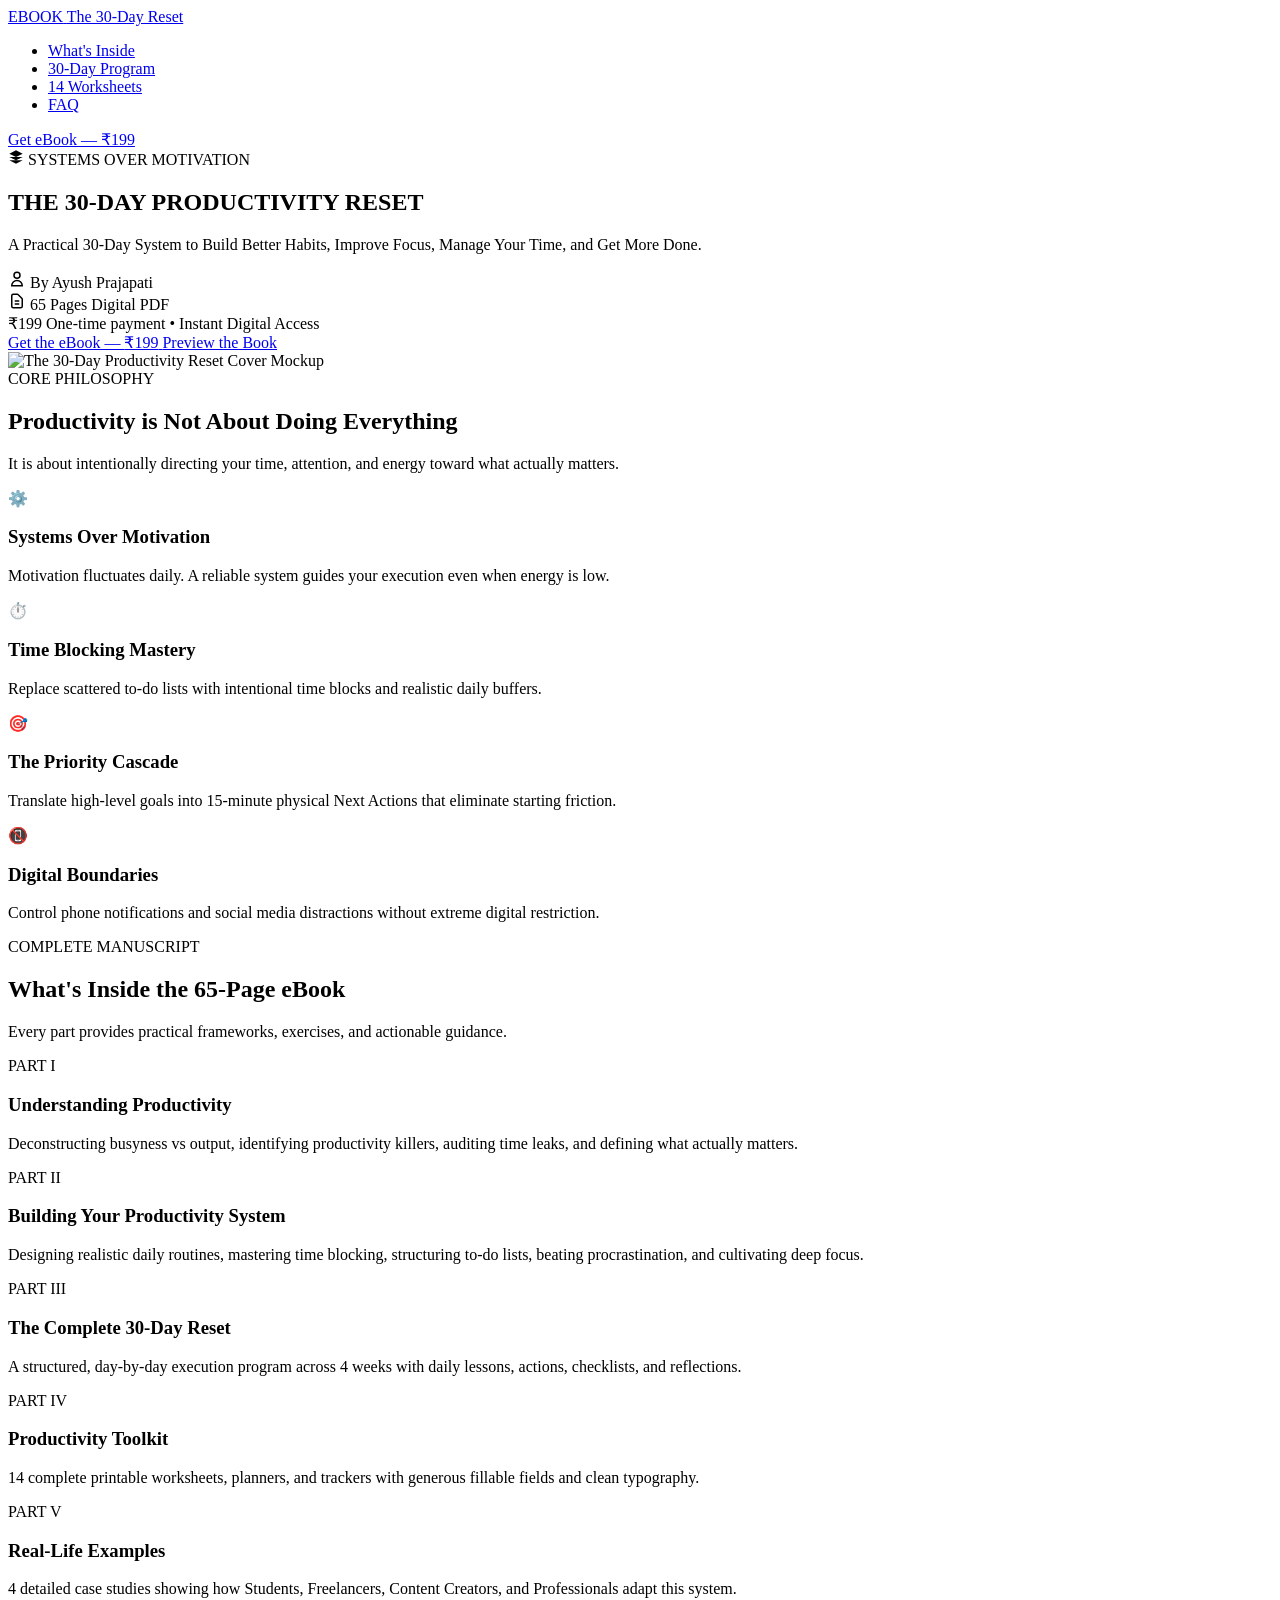
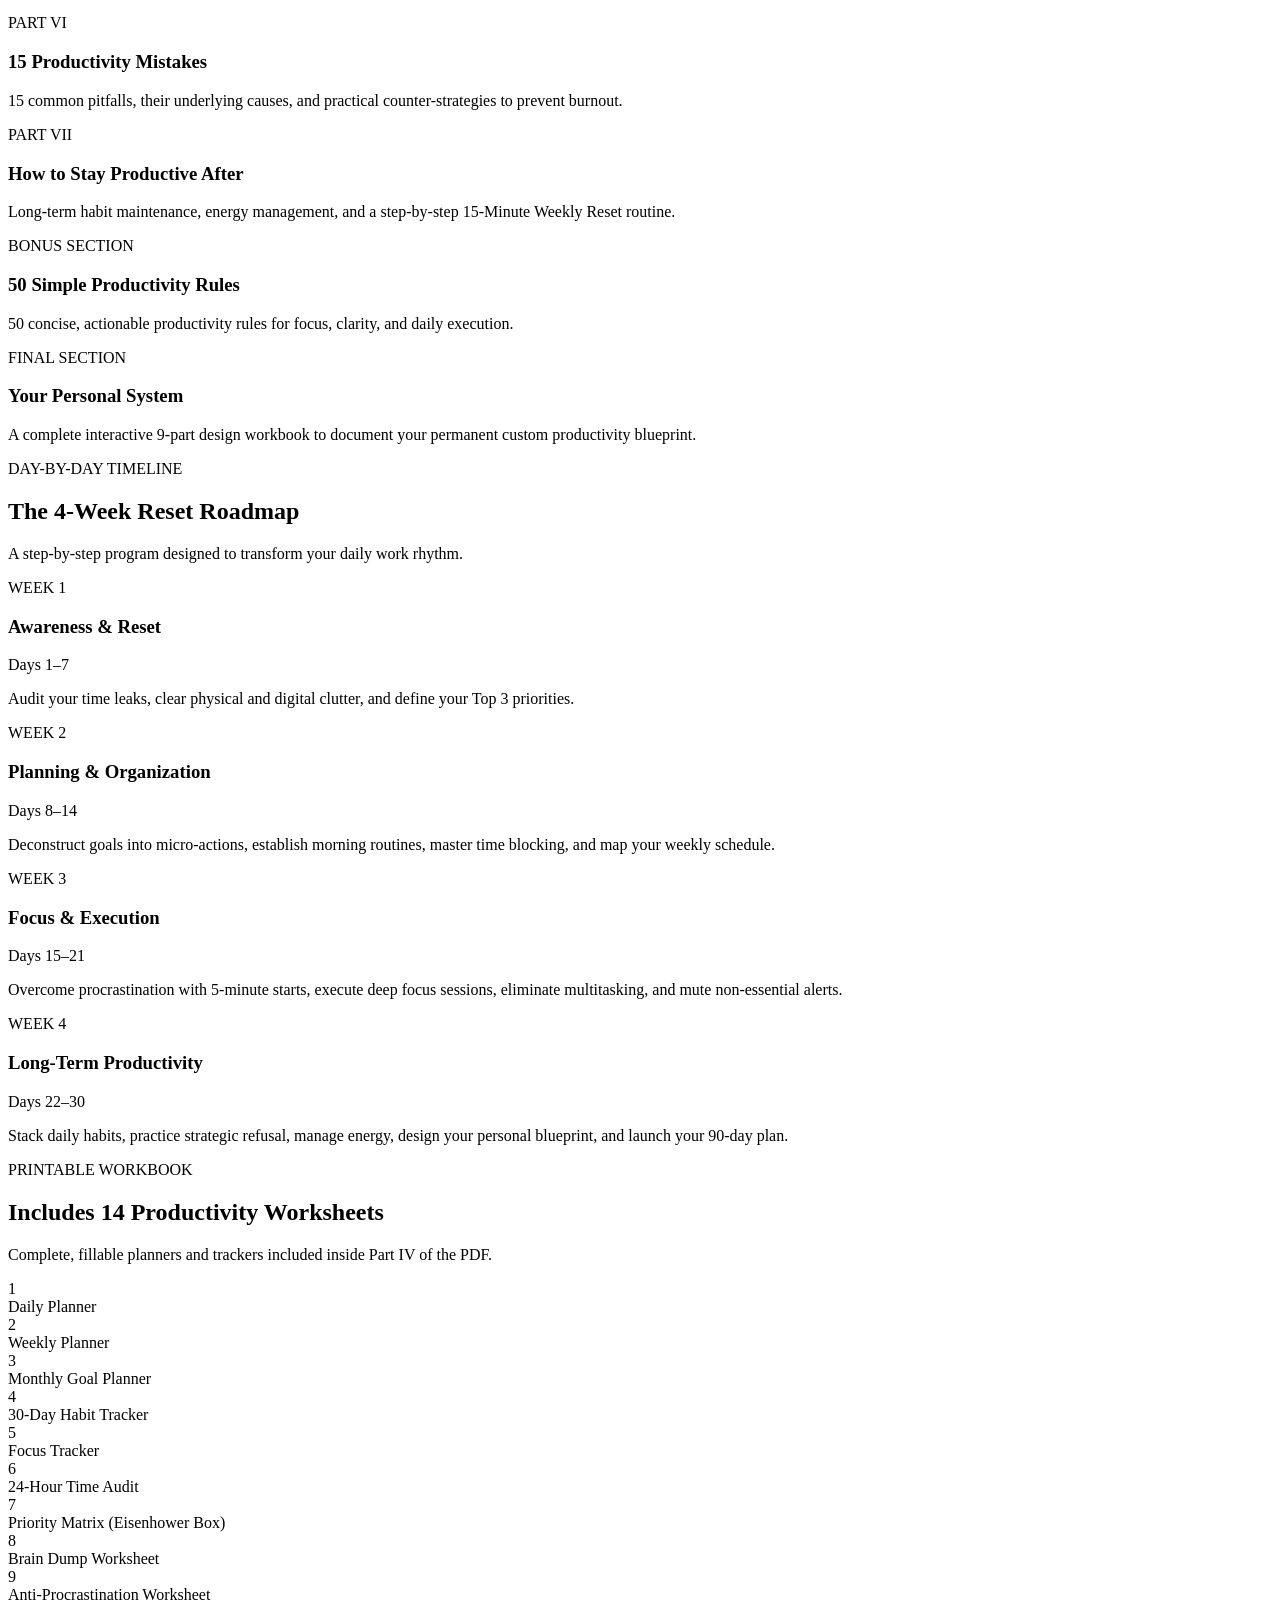
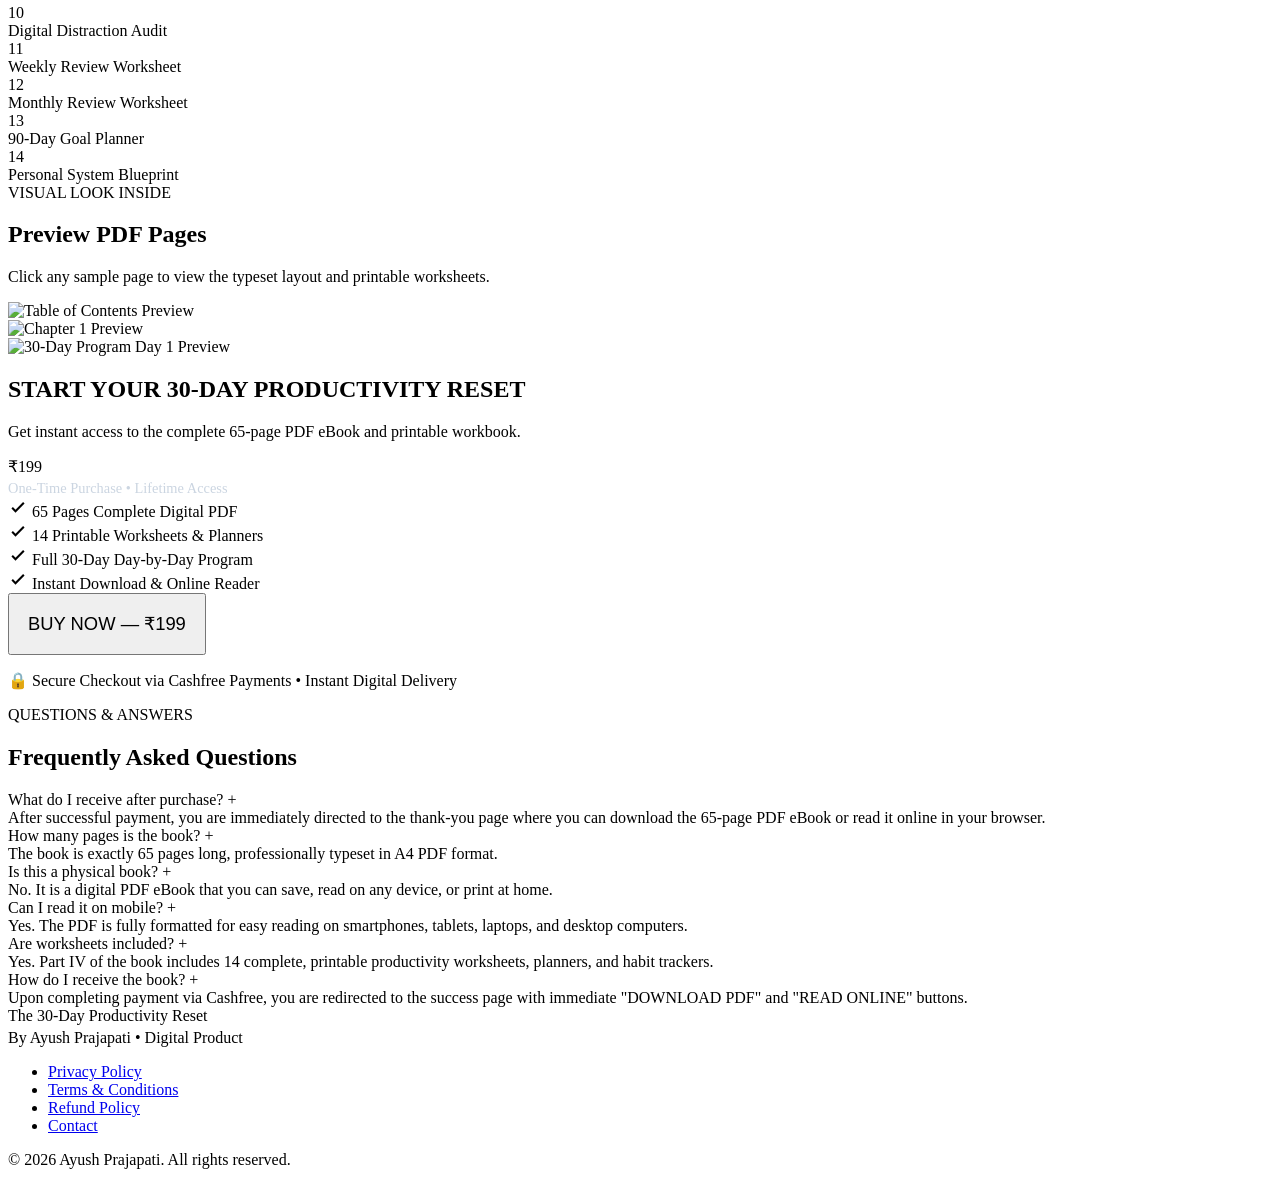
==== index.html @ c45672fa "Add files via upload" ====
<!DOCTYPE html>
<html lang="en">
<head>
  <meta charset="UTF-8">
  <meta name="viewport" content="width=device-width, initial-scale=1.0">
  <title>The 30-Day Productivity Reset — Digital Productivity eBook</title>
  <meta name="description" content="A practical 30-day productivity system to build better habits, improve focus, manage your time, and get more done. Written by Ayush Prajapati.">
  
  <!-- Open Graph / Social Metadata -->
  <meta property="og:type" content="website">
  <meta property="og:title" content="The 30-Day Productivity Reset — Ayush Prajapati">
  <meta property="og:description" content="A practical 30-day system to build better habits, improve focus, manage your time, and get more done.">
  <meta property="og:image" content="assets/ebook-cover.jpg">

  <!-- Inter Font -->
  <link rel="preconnect" href="https://fonts.googleapis.com">
  <link rel="preconnect" href="https://fonts.gstatic.com" crossorigin>
  <link href="https://fonts.googleapis.com/css2?family=Inter:wght@400;500;600;700;800&display=swap" rel="stylesheet">

  <link rel="stylesheet" href="css/style.css">
</head>
<body>

  <!-- Header / Navigation -->
  <header class="header">
    <div class="container header-inner">
      <a href="#" class="logo">
        <span class="logo-badge">EBOOK</span>
        <span class="dynamic-title">The 30-Day Reset</span>
      </a>
      <nav>
        <ul class="nav-links">
          <li><a href="#inside" class="nav-link">What's Inside</a></li>
          <li><a href="#program" class="nav-link">30-Day Program</a></li>
          <li><a href="#toolkit" class="nav-link">14 Worksheets</a></li>
          <li><a href="#faq" class="nav-link">FAQ</a></li>
        </ul>
      </nav>
      <a href="#buy" class="btn btn-primary btn-sm js-buy-btn">Get eBook — <span class="dynamic-price">₹199</span></a>
    </div>
  </header>

  <!-- Hero Section -->
  <section class="hero">
    <div class="container hero-grid">
      <div class="hero-content">
        <div class="hero-badge">
          <svg width="16" height="16" fill="currentColor" viewBox="0 0 24 24"><path d="M12 2L2 7l10 5 10-5-10-5zM2 17l10 5 10-5M2 12l10 5 10-5"/></svg>
          SYSTEMS OVER MOTIVATION
        </div>
        <h1 class="hero-title">THE 30-DAY PRODUCTIVITY RESET</h1>
        <p class="hero-subtitle">
          A Practical 30-Day System to Build Better Habits, Improve Focus, Manage Your Time, and Get More Done.
        </p>
        
        <div class="hero-meta">
          <div class="hero-meta-item">
            <svg width="18" height="18" fill="none" stroke="currentColor" stroke-width="2" viewBox="0 0 24 24"><path d="M16 7a4 4 0 11-8 0 4 4 0 018 0zM12 14a7 7 0 00-7 7h14a7 7 0 00-7-7z"/></svg>
            By <span class="dynamic-author">Ayush Prajapati</span>
          </div>
          <div class="hero-meta-item">
            <svg width="18" height="18" fill="none" stroke="currentColor" stroke-width="2" viewBox="0 0 24 24"><path d="M9 12h6m-6 4h6m2 5H7a2 2 0 01-2-2V5a2 2 0 012-2h5.586a1 1 0 01.707.293l5.414 5.414a1 1 0 01.293.707V19a2 2 0 01-2 2z"/></svg>
            65 Pages Digital PDF
          </div>
        </div>

        <div class="price-tag">
          <span class="price-amount dynamic-price">₹199</span>
          <span class="price-label">One-time payment • Instant Digital Access</span>
        </div>

        <div class="hero-actions">
          <a href="#buy" class="btn btn-primary js-buy-btn">
            Get the eBook — <span class="dynamic-price">₹199</span>
          </a>
          <a href="#preview" class="btn btn-secondary">
            Preview the Book
          </a>
        </div>
      </div>

      <div class="book-mockup-wrapper">
        <div class="book-card-3d">
          <img src="assets/ebook-cover.jpg" class="dynamic-cover-img" alt="The 30-Day Productivity Reset Cover Mockup">
        </div>
      </div>
    </div>
  </section>

  <!-- Product Description & Core Philosophy -->
  <section class="section section-light">
    <div class="container">
      <div class="section-header">
        <span class="section-tag">CORE PHILOSOPHY</span>
        <h2 class="section-title">Productivity is Not About Doing Everything</h2>
        <p class="section-subtitle">
          It is about intentionally directing your time, attention, and energy toward what actually matters.
        </p>
      </div>

      <div class="benefits-grid">
        <div class="benefit-card">
          <div class="benefit-icon">⚙️</div>
          <h3 class="benefit-title">Systems Over Motivation</h3>
          <p class="benefit-desc">Motivation fluctuates daily. A reliable system guides your execution even when energy is low.</p>
        </div>
        <div class="benefit-card">
          <div class="benefit-icon">⏱️</div>
          <h3 class="benefit-title">Time Blocking Mastery</h3>
          <p class="benefit-desc">Replace scattered to-do lists with intentional time blocks and realistic daily buffers.</p>
        </div>
        <div class="benefit-card">
          <div class="benefit-icon">🎯</div>
          <h3 class="benefit-title">The Priority Cascade</h3>
          <p class="benefit-desc">Translate high-level goals into 15-minute physical Next Actions that eliminate starting friction.</p>
        </div>
        <div class="benefit-card">
          <div class="benefit-icon">📵</div>
          <h3 class="benefit-title">Digital Boundaries</h3>
          <p class="benefit-desc">Control phone notifications and social media distractions without extreme digital restriction.</p>
        </div>
      </div>
    </div>
  </section>

  <!-- What's Inside Section -->
  <section id="inside" class="section">
    <div class="container">
      <div class="section-header">
        <span class="section-tag">COMPLETE MANUSCRIPT</span>
        <h2 class="section-title">What's Inside the 65-Page eBook</h2>
        <p class="section-subtitle">Every part provides practical frameworks, exercises, and actionable guidance.</p>
      </div>

      <div class="inside-grid">
        <div class="inside-card">
          <div class="part-tag">PART I</div>
          <h3 class="inside-card-title">Understanding Productivity</h3>
          <p class="inside-card-desc">Deconstructing busyness vs output, identifying productivity killers, auditing time leaks, and defining what actually matters.</p>
        </div>

        <div class="inside-card">
          <div class="part-tag">PART II</div>
          <h3 class="inside-card-title">Building Your Productivity System</h3>
          <p class="inside-card-desc">Designing realistic daily routines, mastering time blocking, structuring to-do lists, beating procrastination, and cultivating deep focus.</p>
        </div>

        <div class="inside-card">
          <div class="part-tag">PART III</div>
          <h3 class="inside-card-title">The Complete 30-Day Reset</h3>
          <p class="inside-card-desc">A structured, day-by-day execution program across 4 weeks with daily lessons, actions, checklists, and reflections.</p>
        </div>

        <div class="inside-card">
          <div class="part-tag">PART IV</div>
          <h3 class="inside-card-title">Productivity Toolkit</h3>
          <p class="inside-card-desc">14 complete printable worksheets, planners, and trackers with generous fillable fields and clean typography.</p>
        </div>

        <div class="inside-card">
          <div class="part-tag">PART V</div>
          <h3 class="inside-card-title">Real-Life Examples</h3>
          <p class="inside-card-desc">4 detailed case studies showing how Students, Freelancers, Content Creators, and Professionals adapt this system.</p>
        </div>

        <div class="inside-card">
          <div class="part-tag">PART VI</div>
          <h3 class="inside-card-title">15 Productivity Mistakes</h3>
          <p class="inside-card-desc">15 common pitfalls, their underlying causes, and practical counter-strategies to prevent burnout.</p>
        </div>

        <div class="inside-card">
          <div class="part-tag">PART VII</div>
          <h3 class="inside-card-title">How to Stay Productive After</h3>
          <p class="inside-card-desc">Long-term habit maintenance, energy management, and a step-by-step 15-Minute Weekly Reset routine.</p>
        </div>

        <div class="inside-card">
          <div class="part-tag">BONUS SECTION</div>
          <h3 class="inside-card-title">50 Simple Productivity Rules</h3>
          <p class="inside-card-desc">50 concise, actionable productivity rules for focus, clarity, and daily execution.</p>
        </div>

        <div class="inside-card">
          <div class="part-tag">FINAL SECTION</div>
          <h3 class="inside-card-title">Your Personal System</h3>
          <p class="inside-card-desc">A complete interactive 9-part design workbook to document your permanent custom productivity blueprint.</p>
        </div>
      </div>
    </div>
  </section>

  <!-- 30-Day Program Overview -->
  <section id="program" class="section section-light">
    <div class="container">
      <div class="section-header">
        <span class="section-tag">DAY-BY-DAY TIMELINE</span>
        <h2 class="section-title">The 4-Week Reset Roadmap</h2>
        <p class="section-subtitle">A step-by-step program designed to transform your daily work rhythm.</p>
      </div>

      <div class="timeline-grid">
        <div class="timeline-card">
          <div class="timeline-week">WEEK 1</div>
          <h3 class="timeline-title">Awareness & Reset</h3>
          <div class="timeline-days">Days 1–7</div>
          <p class="timeline-desc">Audit your time leaks, clear physical and digital clutter, and define your Top 3 priorities.</p>
        </div>

        <div class="timeline-card">
          <div class="timeline-week">WEEK 2</div>
          <h3 class="timeline-title">Planning & Organization</h3>
          <div class="timeline-days">Days 8–14</div>
          <p class="timeline-desc">Deconstruct goals into micro-actions, establish morning routines, master time blocking, and map your weekly schedule.</p>
        </div>

        <div class="timeline-card">
          <div class="timeline-week">WEEK 3</div>
          <h3 class="timeline-title">Focus & Execution</h3>
          <div class="timeline-days">Days 15–21</div>
          <p class="timeline-desc">Overcome procrastination with 5-minute starts, execute deep focus sessions, eliminate multitasking, and mute non-essential alerts.</p>
        </div>

        <div class="timeline-card">
          <div class="timeline-week">WEEK 4</div>
          <h3 class="timeline-title">Long-Term Productivity</h3>
          <div class="timeline-days">Days 22–30</div>
          <p class="timeline-desc">Stack daily habits, practice strategic refusal, manage energy, design your personal blueprint, and launch your 90-day plan.</p>
        </div>
      </div>
    </div>
  </section>

  <!-- Productivity Toolkit Section -->
  <section id="toolkit" class="section">
    <div class="container">
      <div class="section-header">
        <span class="section-tag">PRINTABLE WORKBOOK</span>
        <h2 class="section-title">Includes 14 Productivity Worksheets</h2>
        <p class="section-subtitle">Complete, fillable planners and trackers included inside Part IV of the PDF.</p>
      </div>

      <div class="toolkit-grid">
        <div class="toolkit-card"><div class="toolkit-num">1</div><div class="toolkit-name">Daily Planner</div></div>
        <div class="toolkit-card"><div class="toolkit-num">2</div><div class="toolkit-name">Weekly Planner</div></div>
        <div class="toolkit-card"><div class="toolkit-num">3</div><div class="toolkit-name">Monthly Goal Planner</div></div>
        <div class="toolkit-card"><div class="toolkit-num">4</div><div class="toolkit-name">30-Day Habit Tracker</div></div>
        <div class="toolkit-card"><div class="toolkit-num">5</div><div class="toolkit-name">Focus Tracker</div></div>
        <div class="toolkit-card"><div class="toolkit-num">6</div><div class="toolkit-name">24-Hour Time Audit</div></div>
        <div class="toolkit-card"><div class="toolkit-num">7</div><div class="toolkit-name">Priority Matrix (Eisenhower Box)</div></div>
        <div class="toolkit-card"><div class="toolkit-num">8</div><div class="toolkit-name">Brain Dump Worksheet</div></div>
        <div class="toolkit-card"><div class="toolkit-num">9</div><div class="toolkit-name">Anti-Procrastination Worksheet</div></div>
        <div class="toolkit-card"><div class="toolkit-num">10</div><div class="toolkit-name">Digital Distraction Audit</div></div>
        <div class="toolkit-card"><div class="toolkit-num">11</div><div class="toolkit-name">Weekly Review Worksheet</div></div>
        <div class="toolkit-card"><div class="toolkit-num">12</div><div class="toolkit-name">Monthly Review Worksheet</div></div>
        <div class="toolkit-card"><div class="toolkit-num">13</div><div class="toolkit-name">90-Day Goal Planner</div></div>
        <div class="toolkit-card"><div class="toolkit-num">14</div><div class="toolkit-name">Personal System Blueprint</div></div>
      </div>
    </div>
  </section>

  <!-- Book Preview Section -->
  <section id="preview" class="section section-light">
    <div class="container">
      <div class="section-header">
        <span class="section-tag">VISUAL LOOK INSIDE</span>
        <h2 class="section-title">Preview PDF Pages</h2>
        <p class="section-subtitle">Click any sample page to view the typeset layout and printable worksheets.</p>
      </div>

      <div class="preview-slider">
        <div class="preview-thumb">
          <img src="assets/preview-1.jpg" alt="Table of Contents Preview">
        </div>
        <div class="preview-thumb">
          <img src="assets/preview-2.jpg" alt="Chapter 1 Preview">
        </div>
        <div class="preview-thumb">
          <img src="assets/preview-3.jpg" alt="30-Day Program Day 1 Preview">
        </div>
      </div>
    </div>
  </section>

  <!-- Buy Section / Dedicated Card -->
  <section id="buy" class="section">
    <div class="container">
      <div class="buy-card">
        <h2 class="buy-title">START YOUR 30-DAY PRODUCTIVITY RESET</h2>
        <p class="buy-subtitle">Get instant access to the complete 65-page PDF eBook and printable workbook.</p>

        <div class="buy-price-box">
          <div class="buy-price-amount dynamic-price">₹199</div>
          <div style="color: #CBD5E1; font-size: 0.9rem; margin-top: 4px;">One-Time Purchase • Lifetime Access</div>
        </div>

        <div class="buy-features">
          <div class="buy-feature-item">
            <svg width="20" height="20" fill="none" stroke="currentColor" stroke-width="2.5" viewBox="0 0 24 24"><path d="M5 13l4 4L19 7"/></svg>
            65 Pages Complete Digital PDF
          </div>
          <div class="buy-feature-item">
            <svg width="20" height="20" fill="none" stroke="currentColor" stroke-width="2.5" viewBox="0 0 24 24"><path d="M5 13l4 4L19 7"/></svg>
            14 Printable Worksheets & Planners
          </div>
          <div class="buy-feature-item">
            <svg width="20" height="20" fill="none" stroke="currentColor" stroke-width="2.5" viewBox="0 0 24 24"><path d="M5 13l4 4L19 7"/></svg>
            Full 30-Day Day-by-Day Program
          </div>
          <div class="buy-feature-item">
            <svg width="20" height="20" fill="none" stroke="currentColor" stroke-width="2.5" viewBox="0 0 24 24"><path d="M5 13l4 4L19 7"/></svg>
            Instant Download & Online Reader
          </div>
        </div>

        <button class="btn btn-primary btn-block js-buy-btn" style="padding: 18px; font-size: 1.15rem;">
          BUY NOW — <span class="dynamic-price">₹199</span>
        </button>

        <p class="buy-guarantee">🔒 Secure Checkout via Cashfree Payments • Instant Digital Delivery</p>
      </div>
    </div>
  </section>

  <!-- FAQ Section -->
  <section id="faq" class="section section-light">
    <div class="container">
      <div class="section-header">
        <span class="section-tag">QUESTIONS & ANSWERS</span>
        <h2 class="section-title">Frequently Asked Questions</h2>
      </div>

      <div class="faq-list">
        <div class="faq-item">
          <div class="faq-question">
            <span>What do I receive after purchase?</span>
            <span>+</span>
          </div>
          <div class="faq-answer">
            After successful payment, you are immediately directed to the thank-you page where you can download the 65-page PDF eBook or read it online in your browser.
          </div>
        </div>

        <div class="faq-item">
          <div class="faq-question">
            <span>How many pages is the book?</span>
            <span>+</span>
          </div>
          <div class="faq-answer">
            The book is exactly 65 pages long, professionally typeset in A4 PDF format.
          </div>
        </div>

        <div class="faq-item">
          <div class="faq-question">
            <span>Is this a physical book?</span>
            <span>+</span>
          </div>
          <div class="faq-answer">
            No. It is a digital PDF eBook that you can save, read on any device, or print at home.
          </div>
        </div>

        <div class="faq-item">
          <div class="faq-question">
            <span>Can I read it on mobile?</span>
            <span>+</span>
          </div>
          <div class="faq-answer">
            Yes. The PDF is fully formatted for easy reading on smartphones, tablets, laptops, and desktop computers.
          </div>
        </div>

        <div class="faq-item">
          <div class="faq-question">
            <span>Are worksheets included?</span>
            <span>+</span>
          </div>
          <div class="faq-answer">
            Yes. Part IV of the book includes 14 complete, printable productivity worksheets, planners, and habit trackers.
          </div>
        </div>

        <div class="faq-item">
          <div class="faq-question">
            <span>How do I receive the book?</span>
            <span>+</span>
          </div>
          <div class="faq-answer">
            Upon completing payment via Cashfree, you are redirected to the success page with immediate "DOWNLOAD PDF" and "READ ONLINE" buttons.
          </div>
        </div>
      </div>
    </div>
  </section>

  <!-- Footer -->
  <footer class="footer">
    <div class="container">
      <div class="footer-inner">
        <div>
          <div class="footer-brand dynamic-title">The 30-Day Productivity Reset</div>
          <p style="margin-top: 4px;">By <span class="dynamic-author">Ayush Prajapati</span> • Digital Product</p>
        </div>
        <ul class="footer-links">
          <li><a href="#">Privacy Policy</a></li>
          <li><a href="#">Terms & Conditions</a></li>
          <li><a href="#">Refund Policy</a></li>
          <li><a href="#">Contact</a></li>
        </ul>
      </div>
      <div class="footer-bottom">
        © 2026 <span class="dynamic-author">Ayush Prajapati</span>. All rights reserved.
      </div>
    </div>
  </footer>

  <!-- Scripts -->
  <script src="js/config.js"></script>
  <script src="js/main.js"></script>
</body>
</html>
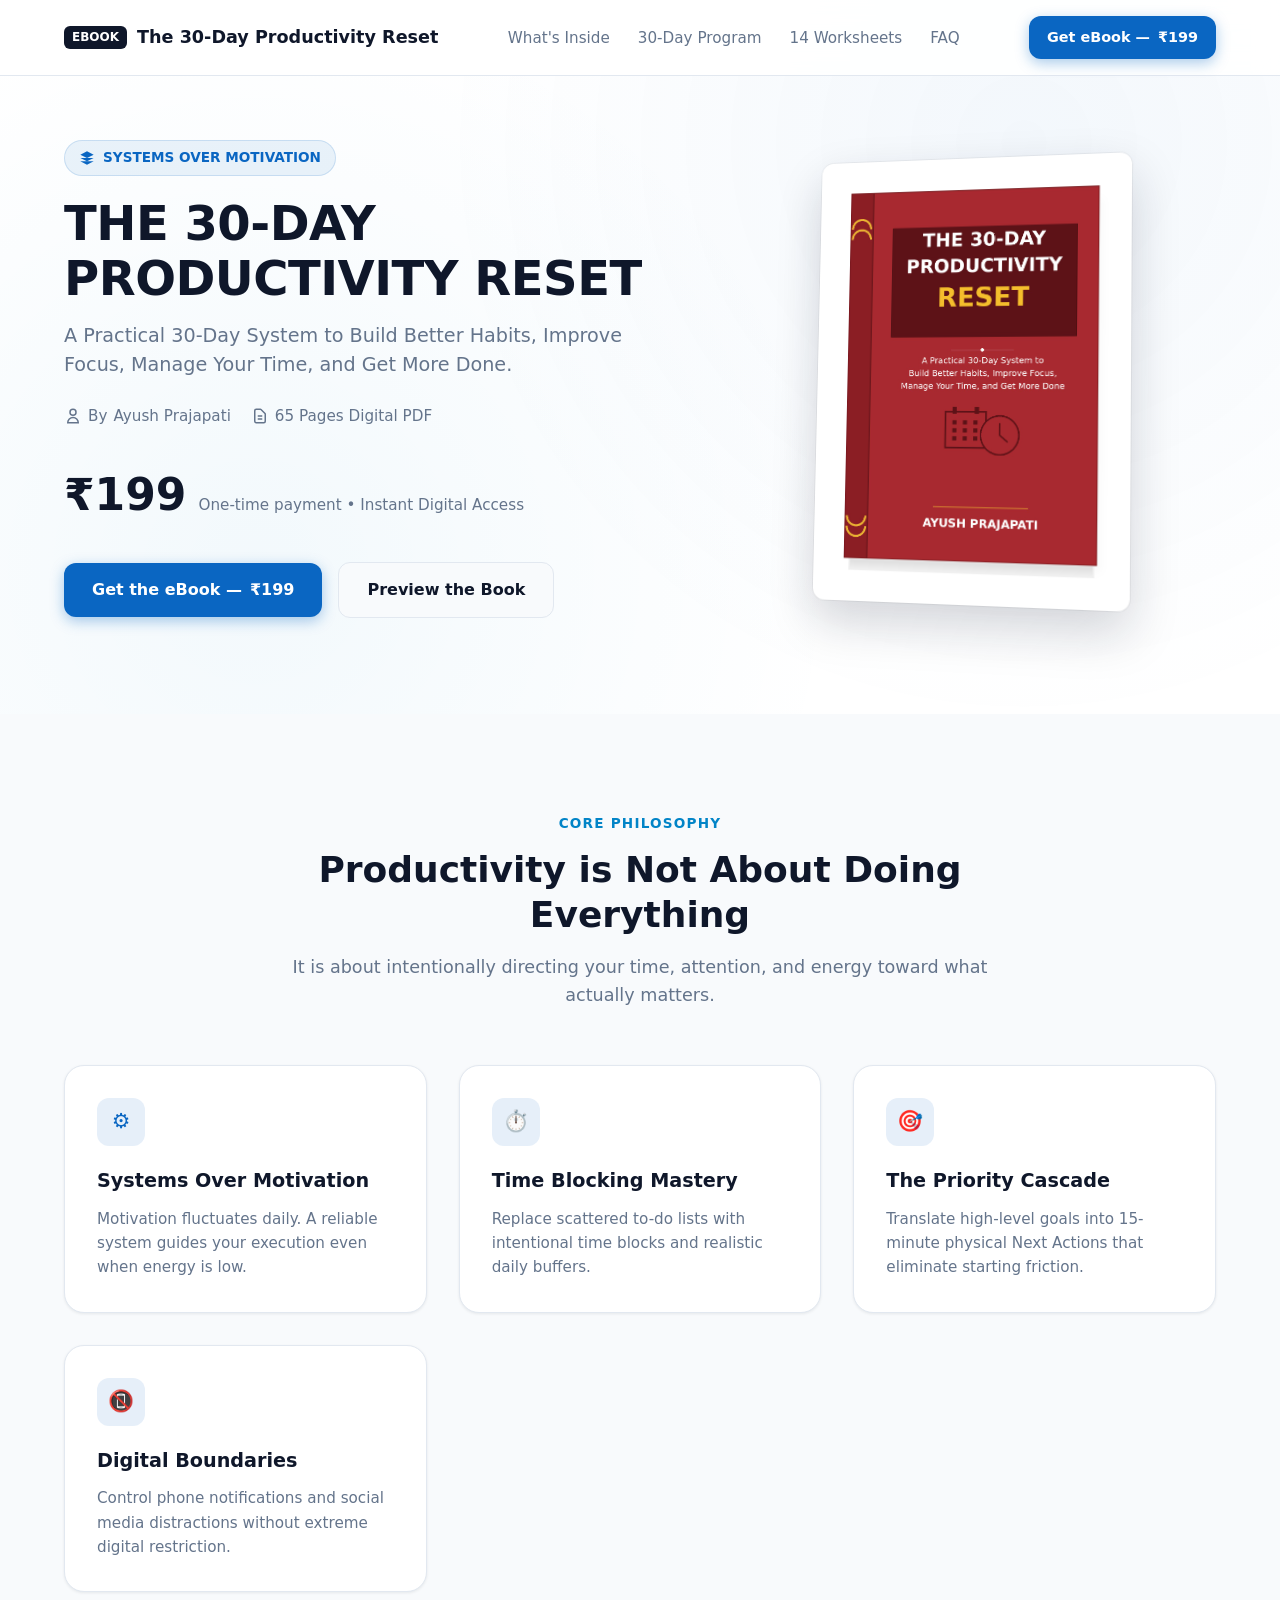
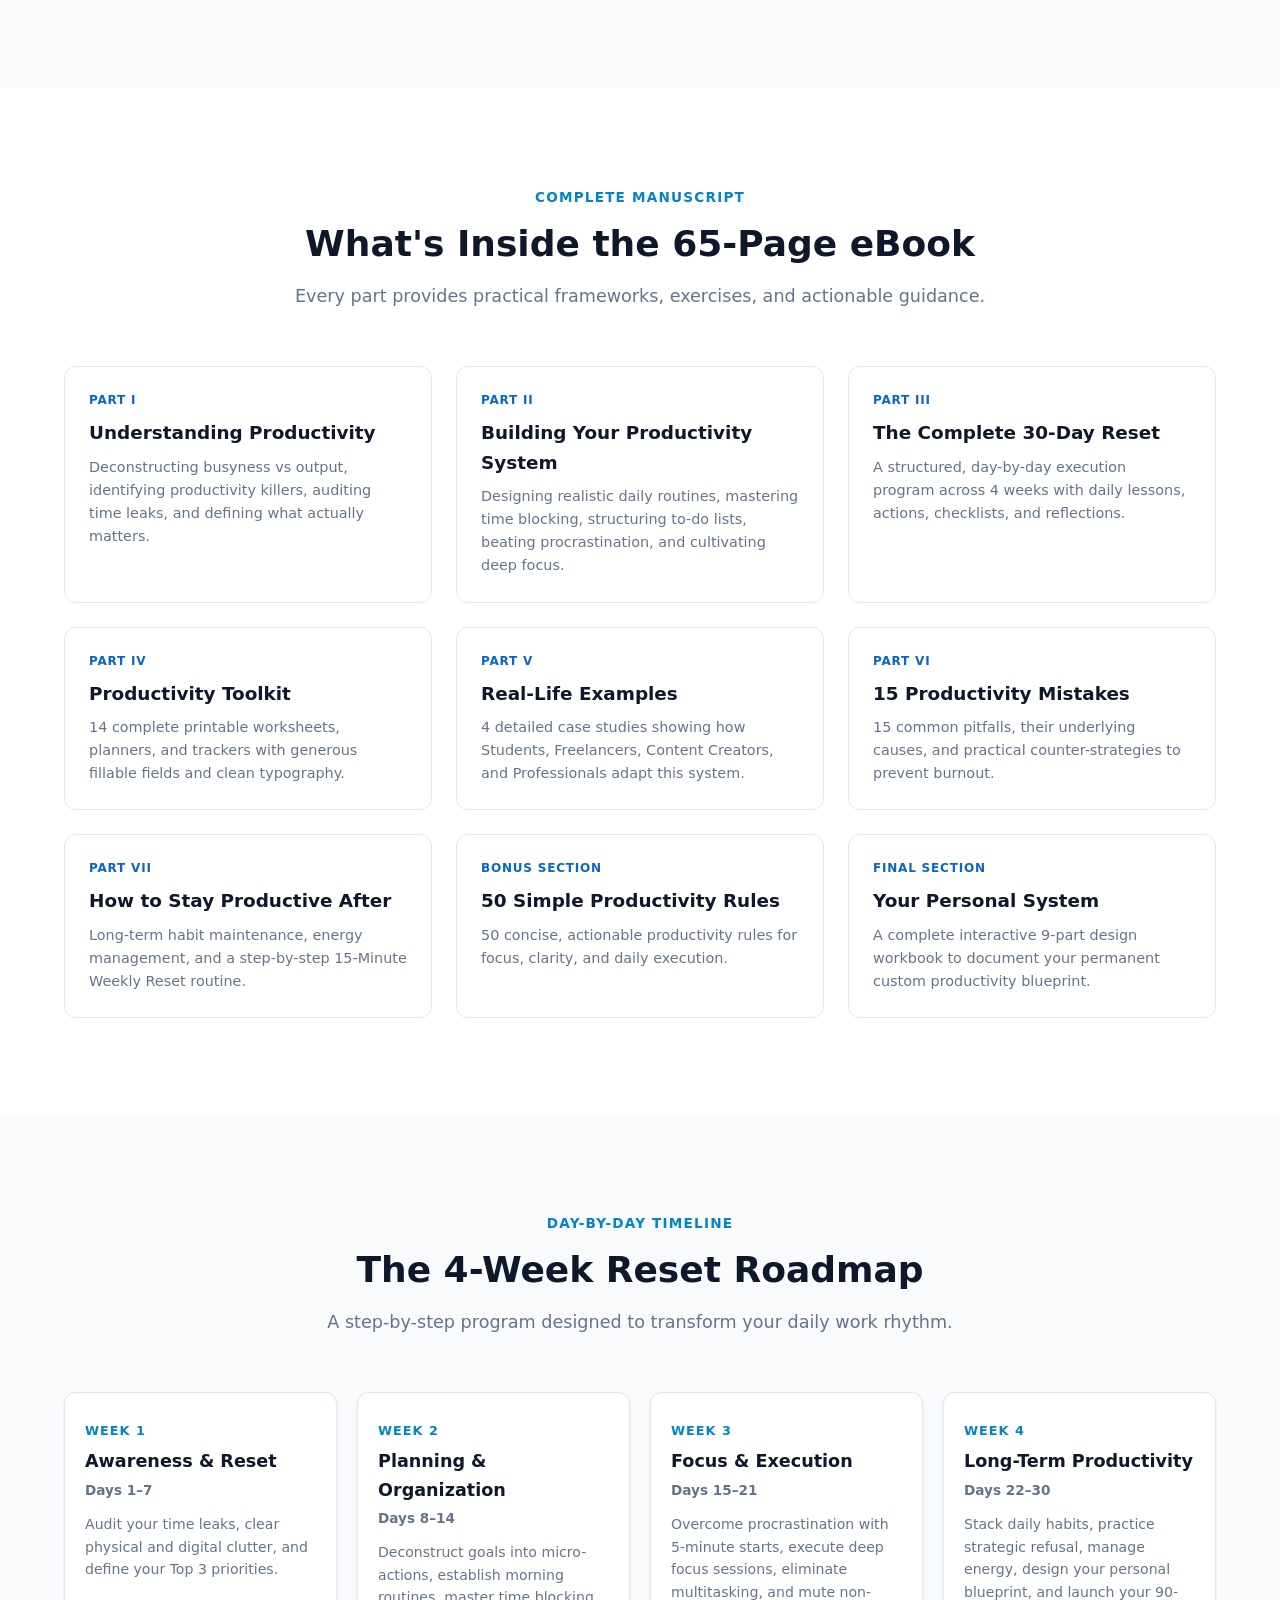
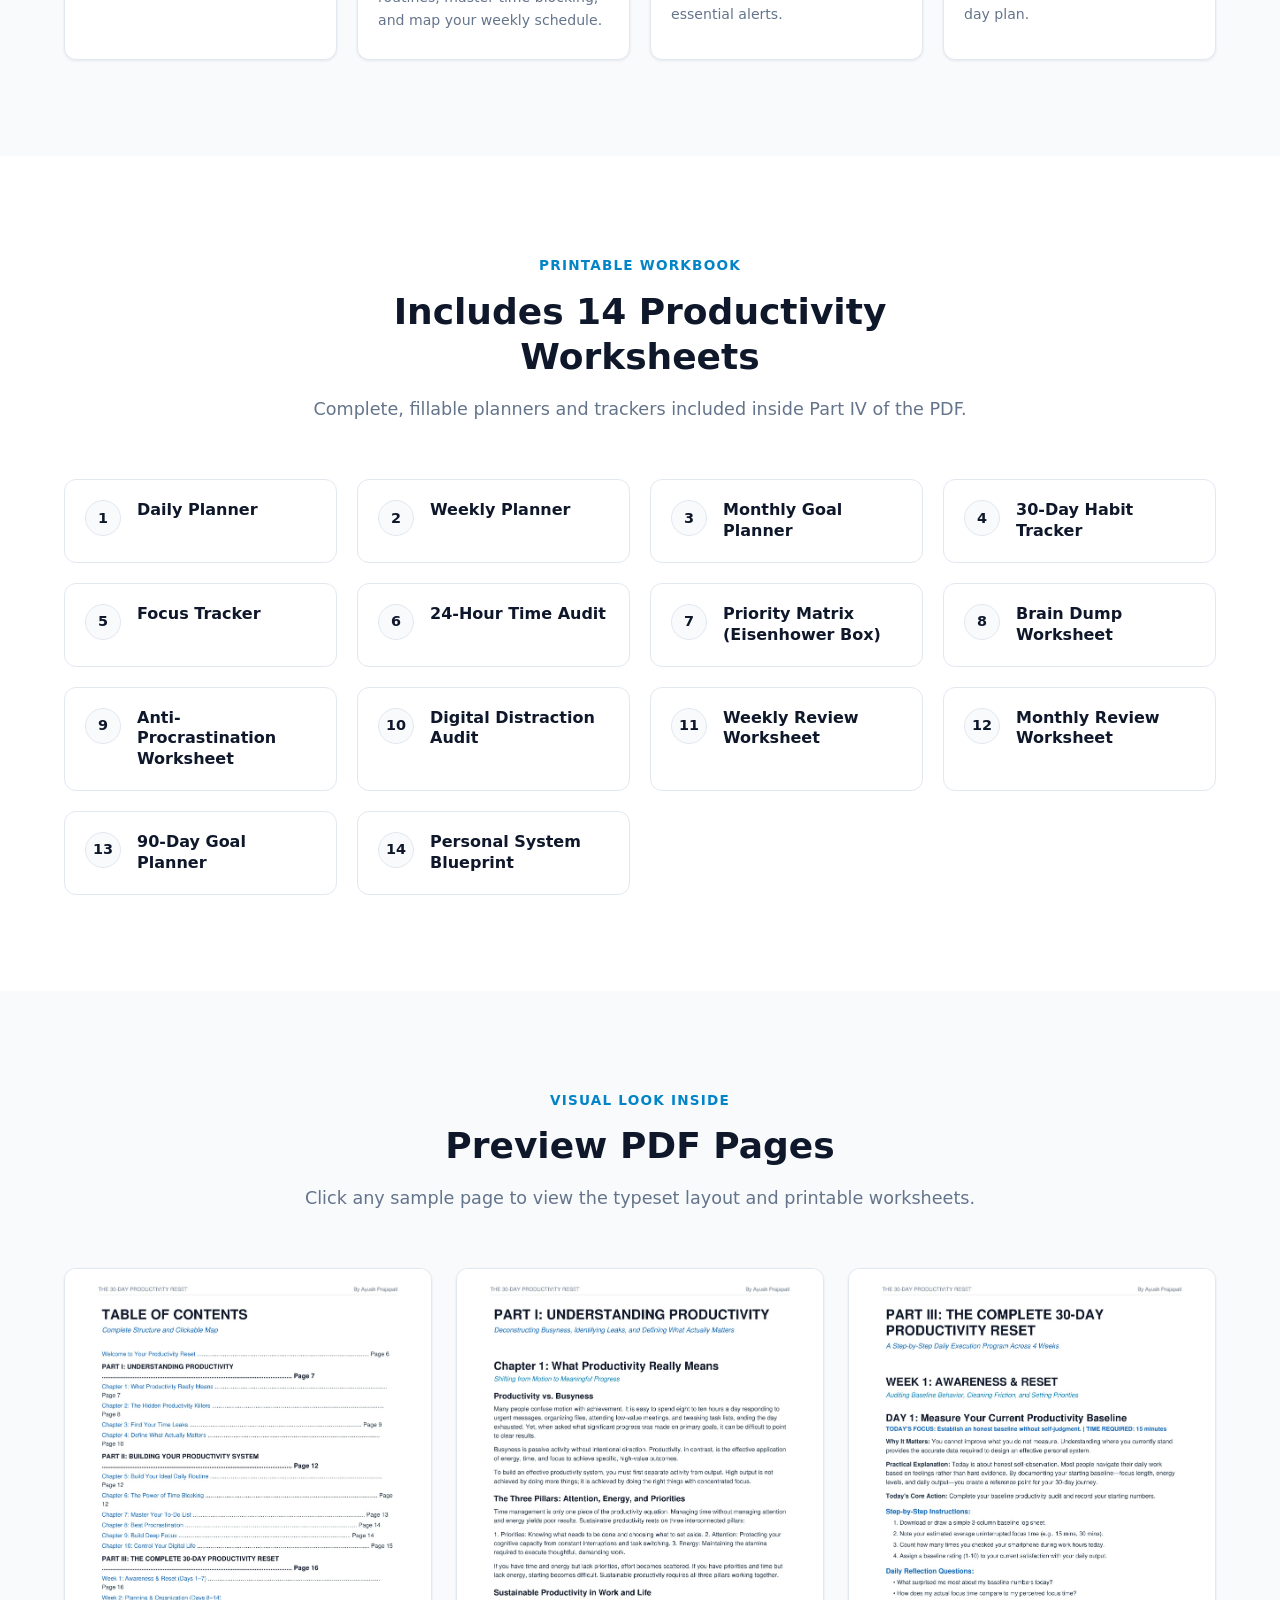
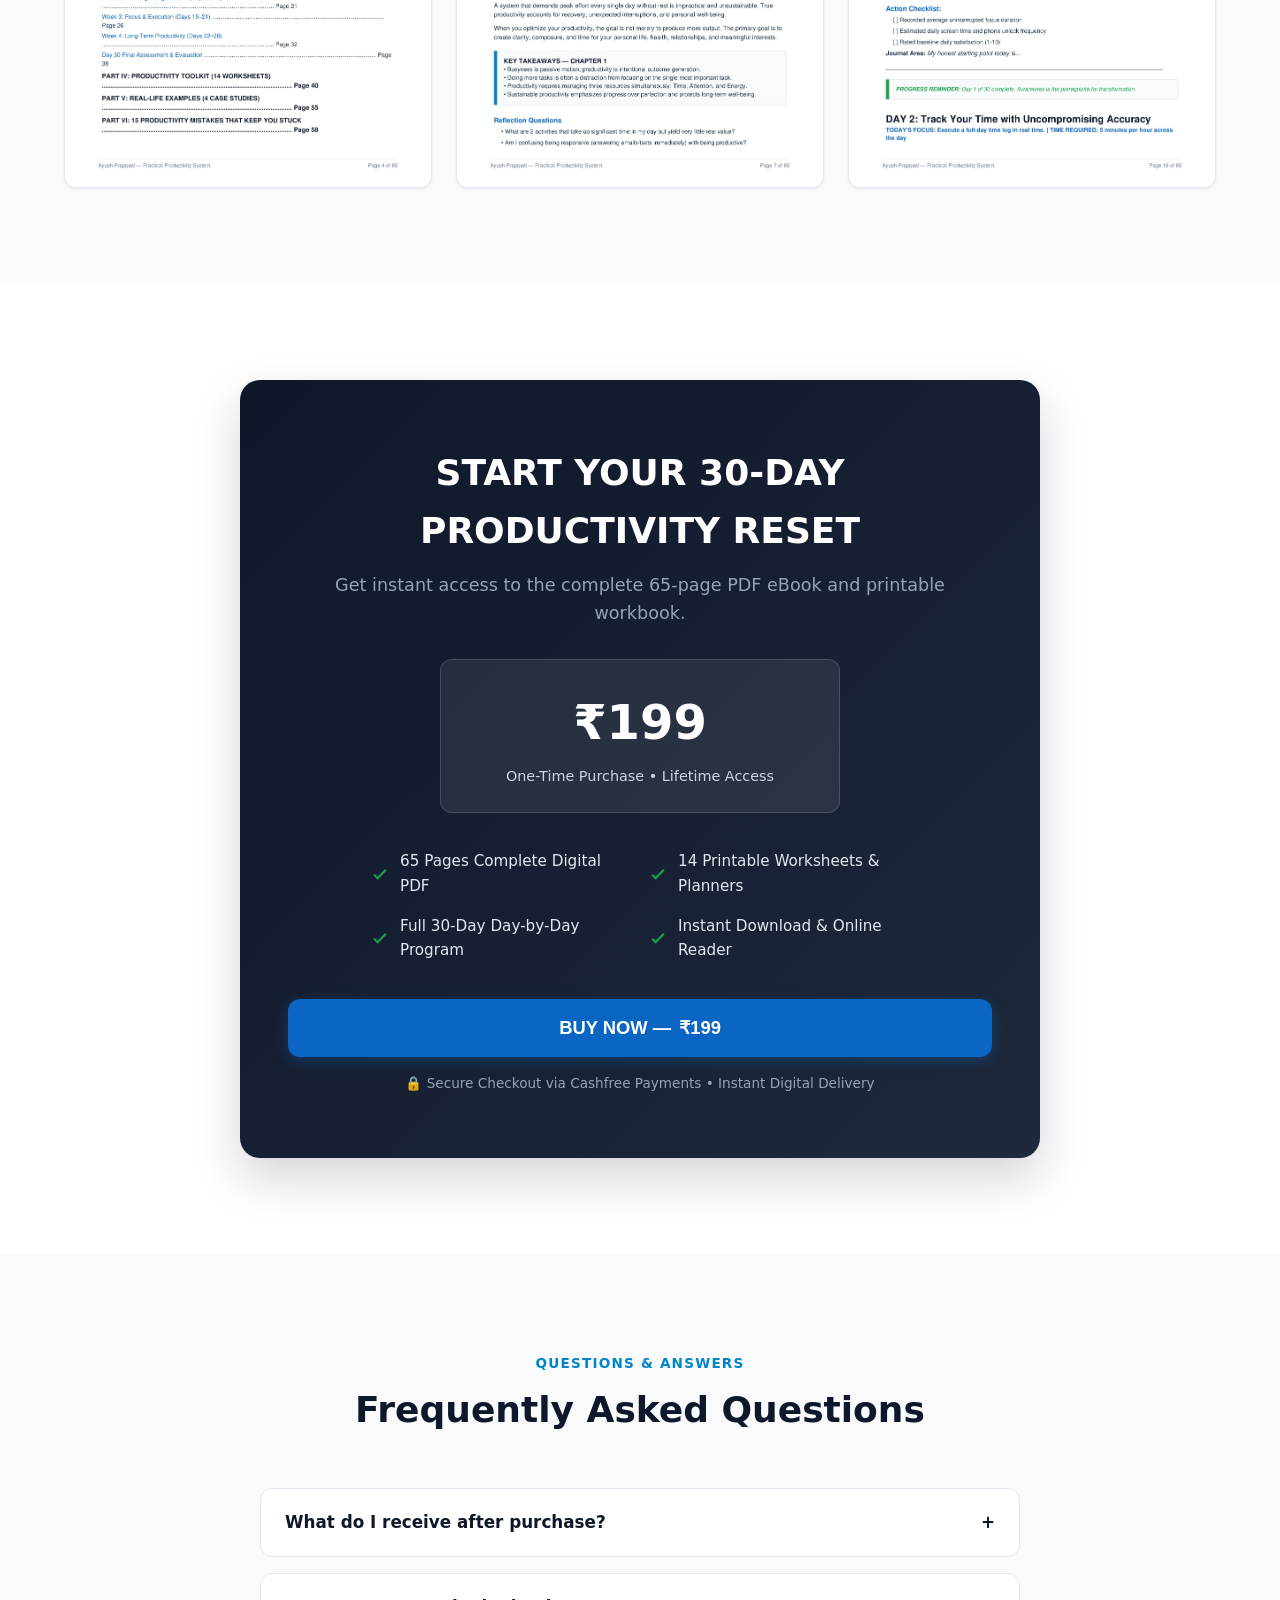
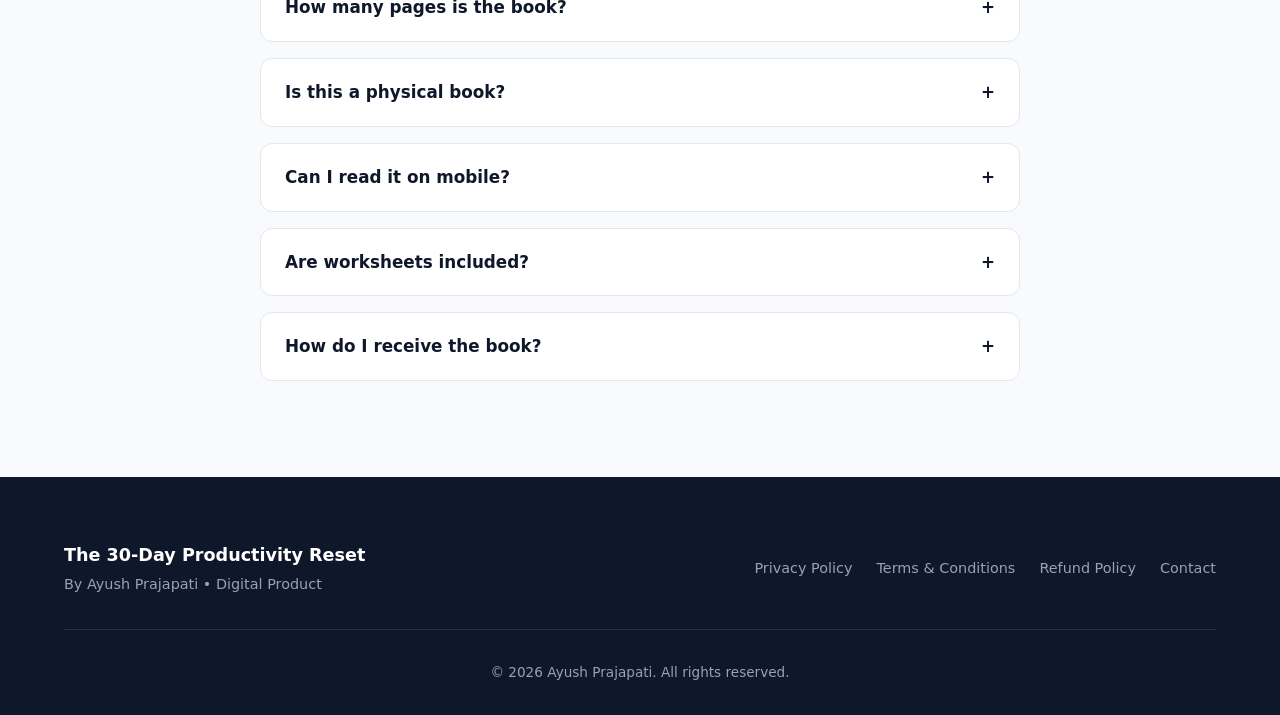
==== commit d7edbfaf: "Update index.html" ====
--- a/index.html
+++ b/index.html
@@ -1,6 +1,15 @@
 <!DOCTYPE html>
 <html lang="en">
 <head>
+  <!-- Google tag (gtag.js) -->
+<script async src="https://www.googletagmanager.com/gtag/js?id=AW-16903945533"></script>
+<script>
+  window.dataLayer = window.dataLayer || [];
+  function gtag(){dataLayer.push(arguments);}
+  gtag('js', new Date());
+
+  gtag('config', 'AW-16903945533');
+</script>
   <meta charset="UTF-8">
   <meta name="viewport" content="width=device-width, initial-scale=1.0">
   <title>The 30-Day Productivity Reset — Digital Productivity eBook</title>
--- a/css/style.css
+++ b/css/style.css
@@ -0,0 +1,796 @@
+/* style.css - Premium Single-Product eBook Sales Site */
+
+:root {
+  --primary-navy: #0F172A;
+  --text-dark: #1E293B;
+  --text-muted: #64748B;
+  --accent-blue: #0A66C2;
+  --accent-blue-hover: #084e96;
+  --teal-accent: #0284C7;
+  --success-green: #16A34A;
+  --bg-light: #F8FAFC;
+  --bg-card: #FFFFFF;
+  --border-color: #E2E8F0;
+  --shadow-sm: 0 1px 3px rgba(15, 23, 42, 0.08);
+  --shadow-md: 0 4px 12px rgba(15, 23, 42, 0.08);
+  --shadow-lg: 0 12px 32px rgba(15, 23, 42, 0.12);
+  --shadow-xl: 0 20px 48px rgba(15, 23, 42, 0.18);
+  --radius-sm: 8px;
+  --radius-md: 12px;
+  --radius-lg: 20px;
+  --font-main: 'Inter', system-ui, -apple-system, BlinkMacSystemFont, "Segoe UI", Roboto, Helvetica, Arial, sans-serif;
+}
+
+* {
+  box-sizing: border-box;
+  margin: 0;
+  padding: 0;
+}
+
+html {
+  scroll-behavior: smooth;
+  font-family: var(--font-main);
+  color: var(--text-dark);
+  background-color: #FFFFFF;
+  line-height: 1.6;
+}
+
+body {
+  overflow-x: hidden;
+}
+
+a {
+  color: inherit;
+  text-decoration: none;
+}
+
+img {
+  max-width: 100%;
+  height: auto;
+  display: block;
+}
+
+/* Single source of truth cover image styling */
+.dynamic-cover-img {
+  object-fit: contain;
+  max-width: 100%;
+  height: auto;
+  aspect-ratio: 1 / 1.4;
+}
+
+/* Container */
+.container {
+  width: 100%;
+  max-width: 1200px;
+  margin: 0 auto;
+  padding: 0 24px;
+}
+
+/* Header & Nav */
+.header {
+  position: fixed;
+  top: 0;
+  left: 0;
+  right: 0;
+  z-index: 1000;
+  background: rgba(255, 255, 255, 0.88);
+  backdrop-filter: blur(12px);
+  -webkit-backdrop-filter: blur(12px);
+  border-bottom: 1px solid var(--border-color);
+  padding: 16px 0;
+  transition: all 0.3s ease;
+}
+
+.header-inner {
+  display: flex;
+  align-items: center;
+  justify-content: space-between;
+}
+
+.logo {
+  display: flex;
+  align-items: center;
+  gap: 10px;
+  font-weight: 700;
+  font-size: 1.1rem;
+  color: var(--primary-navy);
+}
+
+.logo-badge {
+  background: var(--primary-navy);
+  color: #FFF;
+  font-size: 0.75rem;
+  padding: 2px 8px;
+  border-radius: 6px;
+  font-weight: 600;
+}
+
+.nav-links {
+  display: flex;
+  align-items: center;
+  gap: 28px;
+  list-style: none;
+}
+
+.nav-link {
+  font-size: 0.95rem;
+  font-weight: 500;
+  color: var(--text-muted);
+  transition: color 0.2s ease;
+}
+
+.nav-link:hover {
+  color: var(--accent-blue);
+}
+
+/* Buttons */
+.btn {
+  display: inline-flex;
+  align-items: center;
+  justify-content: center;
+  gap: 8px;
+  font-weight: 600;
+  font-size: 1rem;
+  padding: 14px 28px;
+  border-radius: var(--radius-md);
+  border: none;
+  cursor: pointer;
+  transition: all 0.25s cubic-bezier(0.16, 1, 0.3, 1);
+  text-align: center;
+}
+
+.btn-primary {
+  background-color: var(--accent-blue);
+  color: #FFFFFF;
+  box-shadow: 0 4px 14px rgba(10, 102, 194, 0.35);
+}
+
+.btn-primary:hover {
+  background-color: var(--accent-blue-hover);
+  transform: translateY(-2px);
+  box-shadow: 0 6px 20px rgba(10, 102, 194, 0.45);
+}
+
+.btn-secondary {
+  background-color: var(--bg-light);
+  color: var(--primary-navy);
+  border: 1px solid var(--border-color);
+}
+
+.btn-secondary:hover {
+  background-color: #F1F5F9;
+  border-color: #CBD5E1;
+  transform: translateY(-1px);
+}
+
+.btn-sm {
+  padding: 10px 18px;
+  font-size: 0.9rem;
+}
+
+.btn-block {
+  width: 100%;
+}
+
+/* Section Common */
+.section {
+  padding: 96px 0;
+}
+
+.section-light {
+  background-color: var(--bg-light);
+}
+
+.section-header {
+  text-align: center;
+  max-width: 720px;
+  margin: 0 auto 56px auto;
+}
+
+.section-tag {
+  display: inline-block;
+  font-size: 0.85rem;
+  font-weight: 700;
+  color: var(--teal-accent);
+  text-transform: uppercase;
+  letter-spacing: 1.2px;
+  margin-bottom: 12px;
+}
+
+.section-title {
+  font-size: 2.25rem;
+  font-weight: 800;
+  color: var(--primary-navy);
+  line-height: 1.25;
+  margin-bottom: 16px;
+}
+
+.section-subtitle {
+  font-size: 1.1rem;
+  color: var(--text-muted);
+}
+
+/* Hero Section */
+.hero {
+  padding-top: 140px;
+  padding-bottom: 96px;
+  background: radial-gradient(circle at 80% 20%, rgba(10, 102, 194, 0.05) 0%, transparent 50%),
+              radial-gradient(circle at 20% 80%, rgba(2, 132, 199, 0.05) 0%, transparent 50%);
+}
+
+.hero-grid {
+  display: grid;
+  grid-template-columns: 1.1fr 0.9fr;
+  gap: 60px;
+  align-items: center;
+}
+
+.hero-content {
+  display: flex;
+  flex-direction: column;
+  align-items: flex-start;
+}
+
+.hero-badge {
+  display: inline-flex;
+  align-items: center;
+  gap: 8px;
+  background: rgba(10, 102, 194, 0.08);
+  color: var(--accent-blue);
+  font-weight: 600;
+  font-size: 0.85rem;
+  padding: 6px 14px;
+  border-radius: 30px;
+  margin-bottom: 20px;
+  border: 1px solid rgba(10, 102, 194, 0.15);
+}
+
+.hero-title {
+  font-size: 3rem;
+  font-weight: 800;
+  color: var(--primary-navy);
+  line-height: 1.15;
+  margin-bottom: 16px;
+  letter-spacing: -0.5px;
+}
+
+.hero-subtitle {
+  font-size: 1.2rem;
+  color: var(--text-muted);
+  margin-bottom: 24px;
+  line-height: 1.5;
+}
+
+.hero-meta {
+  display: flex;
+  align-items: center;
+  gap: 20px;
+  margin-bottom: 32px;
+  font-size: 0.95rem;
+  color: var(--text-muted);
+}
+
+.hero-meta-item {
+  display: flex;
+  align-items: center;
+  gap: 6px;
+  font-weight: 500;
+}
+
+.price-tag {
+  display: flex;
+  align-items: baseline;
+  gap: 12px;
+  margin-bottom: 32px;
+}
+
+.price-amount {
+  font-size: 2.75rem;
+  font-weight: 800;
+  color: var(--primary-navy);
+}
+
+.price-label {
+  font-size: 0.95rem;
+  color: var(--text-muted);
+  font-weight: 500;
+}
+
+.hero-actions {
+  display: flex;
+  align-items: center;
+  gap: 16px;
+  width: 100%;
+}
+
+/* 3D Book Mockup */
+.book-mockup-wrapper {
+  perspective: 1200px;
+  display: flex;
+  justify-content: center;
+}
+
+.book-card-3d {
+  position: relative;
+  width: 320px;
+  max-width: 100%;
+  border-radius: var(--radius-md);
+  box-shadow: var(--shadow-xl), 0 0 0 1px rgba(0,0,0,0.05);
+  transition: transform 0.5s cubic-bezier(0.16, 1, 0.3, 1);
+  transform: rotateY(-12deg) rotateX(4deg);
+  overflow: hidden;
+  background: #FFF;
+}
+
+.book-card-3d:hover {
+  transform: rotateY(-2deg) rotateX(0deg) scale(1.03);
+}
+
+.book-card-3d img {
+  width: 100%;
+  border-radius: var(--radius-md);
+  object-fit: contain;
+}
+
+/* Features / Benefits Grid */
+.benefits-grid {
+  display: grid;
+  grid-template-columns: repeat(auto-fit, minmax(280px, 1fr));
+  gap: 32px;
+}
+
+.benefit-card {
+  background: var(--bg-card);
+  padding: 32px;
+  border-radius: var(--radius-lg);
+  border: 1px solid var(--border-color);
+  box-shadow: var(--shadow-sm);
+  transition: all 0.3s ease;
+}
+
+.benefit-card:hover {
+  transform: translateY(-4px);
+  box-shadow: var(--shadow-md);
+  border-color: #CBD5E1;
+}
+
+.benefit-icon {
+  width: 48px;
+  height: 48px;
+  border-radius: var(--radius-md);
+  background: rgba(10, 102, 194, 0.1);
+  color: var(--accent-blue);
+  display: flex;
+  align-items: center;
+  justify-content: center;
+  font-size: 1.3rem;
+  margin-bottom: 20px;
+}
+
+.benefit-title {
+  font-size: 1.2rem;
+  font-weight: 700;
+  color: var(--primary-navy);
+  margin-bottom: 10px;
+}
+
+.benefit-desc {
+  font-size: 0.95rem;
+  color: var(--text-muted);
+}
+
+/* What's Inside Section */
+.inside-grid {
+  display: grid;
+  grid-template-columns: repeat(auto-fit, minmax(320px, 1fr));
+  gap: 24px;
+}
+
+.inside-card {
+  background: var(--bg-card);
+  border: 1px solid var(--border-color);
+  border-radius: var(--radius-md);
+  padding: 24px;
+  transition: all 0.3s ease;
+}
+
+.inside-card:hover {
+  border-color: var(--accent-blue);
+  box-shadow: var(--shadow-md);
+}
+
+.part-tag {
+  font-size: 0.75rem;
+  font-weight: 700;
+  text-transform: uppercase;
+  color: var(--accent-blue);
+  letter-spacing: 0.8px;
+  margin-bottom: 8px;
+}
+
+.inside-card-title {
+  font-size: 1.15rem;
+  font-weight: 700;
+  color: var(--primary-navy);
+  margin-bottom: 8px;
+}
+
+.inside-card-desc {
+  font-size: 0.9rem;
+  color: var(--text-muted);
+}
+
+/* 30-Day Timeline */
+.timeline-grid {
+  display: grid;
+  grid-template-columns: repeat(4, 1fr);
+  gap: 20px;
+}
+
+.timeline-card {
+  background: var(--bg-card);
+  border-radius: var(--radius-md);
+  padding: 28px 20px;
+  border: 1px solid var(--border-color);
+  position: relative;
+  box-shadow: var(--shadow-sm);
+}
+
+.timeline-week {
+  font-size: 0.8rem;
+  font-weight: 700;
+  color: var(--teal-accent);
+  text-transform: uppercase;
+  letter-spacing: 1px;
+  margin-bottom: 6px;
+}
+
+.timeline-title {
+  font-size: 1.1rem;
+  font-weight: 700;
+  color: var(--primary-navy);
+  margin-bottom: 4px;
+}
+
+.timeline-days {
+  font-size: 0.85rem;
+  font-weight: 600;
+  color: var(--text-muted);
+  margin-bottom: 12px;
+}
+
+.timeline-desc {
+  font-size: 0.88rem;
+  color: var(--text-muted);
+}
+
+/* Toolkit Worksheets Grid */
+.toolkit-grid {
+  display: grid;
+  grid-template-columns: repeat(auto-fit, minmax(260px, 1fr));
+  gap: 20px;
+}
+
+.toolkit-card {
+  background: var(--bg-card);
+  border: 1px solid var(--border-color);
+  border-radius: var(--radius-md);
+  padding: 20px;
+  display: flex;
+  align-items: flex-start;
+  gap: 16px;
+  transition: all 0.25s ease;
+}
+
+.toolkit-card:hover {
+  border-color: var(--teal-accent);
+  transform: translateY(-2px);
+  box-shadow: var(--shadow-sm);
+}
+
+.toolkit-num {
+  width: 36px;
+  height: 36px;
+  border-radius: 50%;
+  background: var(--bg-light);
+  color: var(--primary-navy);
+  font-weight: 700;
+  font-size: 0.9rem;
+  display: flex;
+  align-items: center;
+  justify-content: center;
+  flex-shrink: 0;
+  border: 1px solid var(--border-color);
+}
+
+.toolkit-name {
+  font-size: 1rem;
+  font-weight: 600;
+  color: var(--primary-navy);
+  line-height: 1.3;
+}
+
+/* Book Preview Section */
+.preview-slider {
+  display: grid;
+  grid-template-columns: repeat(auto-fit, minmax(220px, 1fr));
+  gap: 24px;
+}
+
+.preview-thumb {
+  border-radius: var(--radius-md);
+  overflow: hidden;
+  border: 1px solid var(--border-color);
+  box-shadow: var(--shadow-sm);
+  cursor: pointer;
+  transition: all 0.3s ease;
+  background: #FFF;
+}
+
+.preview-thumb:hover {
+  transform: scale(1.03);
+  box-shadow: var(--shadow-md);
+}
+
+.preview-thumb img {
+  width: 100%;
+  object-fit: contain;
+}
+
+/* Purchase Section / Dedicated Card */
+.buy-card {
+  background: linear-gradient(135deg, var(--primary-navy) 0%, #1E293B 100%);
+  color: #FFFFFF;
+  border-radius: var(--radius-lg);
+  padding: 64px 48px;
+  box-shadow: var(--shadow-xl);
+  text-align: center;
+  max-width: 800px;
+  margin: 0 auto;
+}
+
+.buy-title {
+  font-size: 2.25rem;
+  font-weight: 800;
+  margin-bottom: 12px;
+}
+
+.buy-subtitle {
+  font-size: 1.1rem;
+  color: #94A3B8;
+  margin-bottom: 32px;
+}
+
+.buy-price-box {
+  background: rgba(255, 255, 255, 0.08);
+  border: 1px solid rgba(255, 255, 255, 0.15);
+  border-radius: var(--radius-md);
+  padding: 24px;
+  max-width: 400px;
+  margin: 0 auto 36px auto;
+}
+
+.buy-price-amount {
+  font-size: 3rem;
+  font-weight: 800;
+  color: #FFFFFF;
+}
+
+.buy-features {
+  display: grid;
+  grid-template-columns: repeat(2, 1fr);
+  gap: 16px;
+  text-align: left;
+  max-width: 540px;
+  margin: 0 auto 36px auto;
+  font-size: 0.95rem;
+  color: #E2E8F0;
+}
+
+.buy-feature-item {
+  display: flex;
+  align-items: center;
+  gap: 10px;
+}
+
+.buy-feature-item svg {
+  color: var(--success-green);
+  flex-shrink: 0;
+}
+
+.buy-guarantee {
+  font-size: 0.85rem;
+  color: #94A3B8;
+  margin-top: 16px;
+}
+
+/* FAQ Section */
+.faq-list {
+  max-width: 760px;
+  margin: 0 auto;
+  display: flex;
+  flex-direction: column;
+  gap: 16px;
+}
+
+.faq-item {
+  background: var(--bg-card);
+  border: 1px solid var(--border-color);
+  border-radius: var(--radius-md);
+  overflow: hidden;
+  transition: border-color 0.2s ease;
+}
+
+.faq-question {
+  padding: 20px 24px;
+  font-size: 1.05rem;
+  font-weight: 600;
+  color: var(--primary-navy);
+  cursor: pointer;
+  display: flex;
+  align-items: center;
+  justify-content: space-between;
+}
+
+.faq-answer {
+  padding: 0 24px 20px 24px;
+  font-size: 0.95rem;
+  color: var(--text-muted);
+  display: none;
+  border-top: 1px solid transparent;
+}
+
+.faq-item.active .faq-answer {
+  display: block;
+}
+
+.faq-item.active {
+  border-color: var(--accent-blue);
+}
+
+/* Footer */
+.footer {
+  background: var(--primary-navy);
+  color: #94A3B8;
+  padding: 64px 0 32px 0;
+  font-size: 0.9rem;
+}
+
+.footer-inner {
+  display: flex;
+  align-items: center;
+  justify-content: space-between;
+  border-bottom: 1px solid rgba(255, 255, 255, 0.1);
+  padding-bottom: 32px;
+  margin-bottom: 32px;
+}
+
+.footer-brand {
+  color: #FFFFFF;
+  font-weight: 700;
+  font-size: 1.1rem;
+}
+
+.footer-links {
+  display: flex;
+  gap: 24px;
+  list-style: none;
+}
+
+.footer-bottom {
+  text-align: center;
+  font-size: 0.85rem;
+}
+
+/* Thank You / Success Page Styles */
+.success-card {
+  background: var(--bg-card);
+  border-radius: var(--radius-lg);
+  border: 1px solid var(--border-color);
+  padding: 48px;
+  max-width: 640px;
+  margin: 120px auto 64px auto;
+  text-align: center;
+  box-shadow: var(--shadow-lg);
+}
+
+.success-icon {
+  width: 72px;
+  height: 72px;
+  background: rgba(22, 163, 74, 0.1);
+  color: var(--success-green);
+  border-radius: 50%;
+  display: flex;
+  align-items: center;
+  justify-content: center;
+  font-size: 2rem;
+  margin: 0 auto 24px auto;
+}
+
+.success-actions {
+  display: flex;
+  flex-direction: column;
+  gap: 16px;
+  margin: 32px 0;
+}
+
+/* Reader Page Styles */
+.reader-header {
+  background: var(--primary-navy);
+  color: #FFFFFF;
+  padding: 12px 24px;
+  display: flex;
+  align-items: center;
+  justify-content: space-between;
+}
+
+.reader-controls {
+  display: flex;
+  align-items: center;
+  gap: 12px;
+}
+
+.reader-btn {
+  background: rgba(255, 255, 255, 0.15);
+  color: #FFF;
+  border: none;
+  padding: 6px 12px;
+  border-radius: 6px;
+  cursor: pointer;
+  font-size: 0.85rem;
+}
+
+.reader-btn:hover {
+  background: rgba(255, 255, 255, 0.25);
+}
+
+.reader-canvas-wrapper {
+  background: #525659;
+  min-height: calc(100vh - 60px);
+  display: flex;
+  justify-content: center;
+  padding: 24px;
+  overflow: auto;
+}
+
+/* Responsive Breakpoints (320px, 375px, 430px, 768px, 1024px, 1440px) */
+@media (max-width: 992px) {
+  .hero-grid {
+    grid-template-columns: 1fr;
+    text-align: center;
+  }
+  
+  .hero-content {
+    align-items: center;
+  }
+  
+  .hero-title {
+    font-size: 2.4rem;
+  }
+  
+  .timeline-grid {
+    grid-template-columns: repeat(2, 1fr);
+  }
+}
+
+@media (max-width: 600px) {
+  .nav-links {
+    display: none;
+  }
+  
+  .hero-title {
+    font-size: 2rem;
+  }
+  
+  .timeline-grid {
+    grid-template-columns: 1fr;
+  }
+  
+  .buy-features {
+    grid-template-columns: 1fr;
+  }
+  
+  .buy-card {
+    padding: 36px 20px;
+  }
+}
